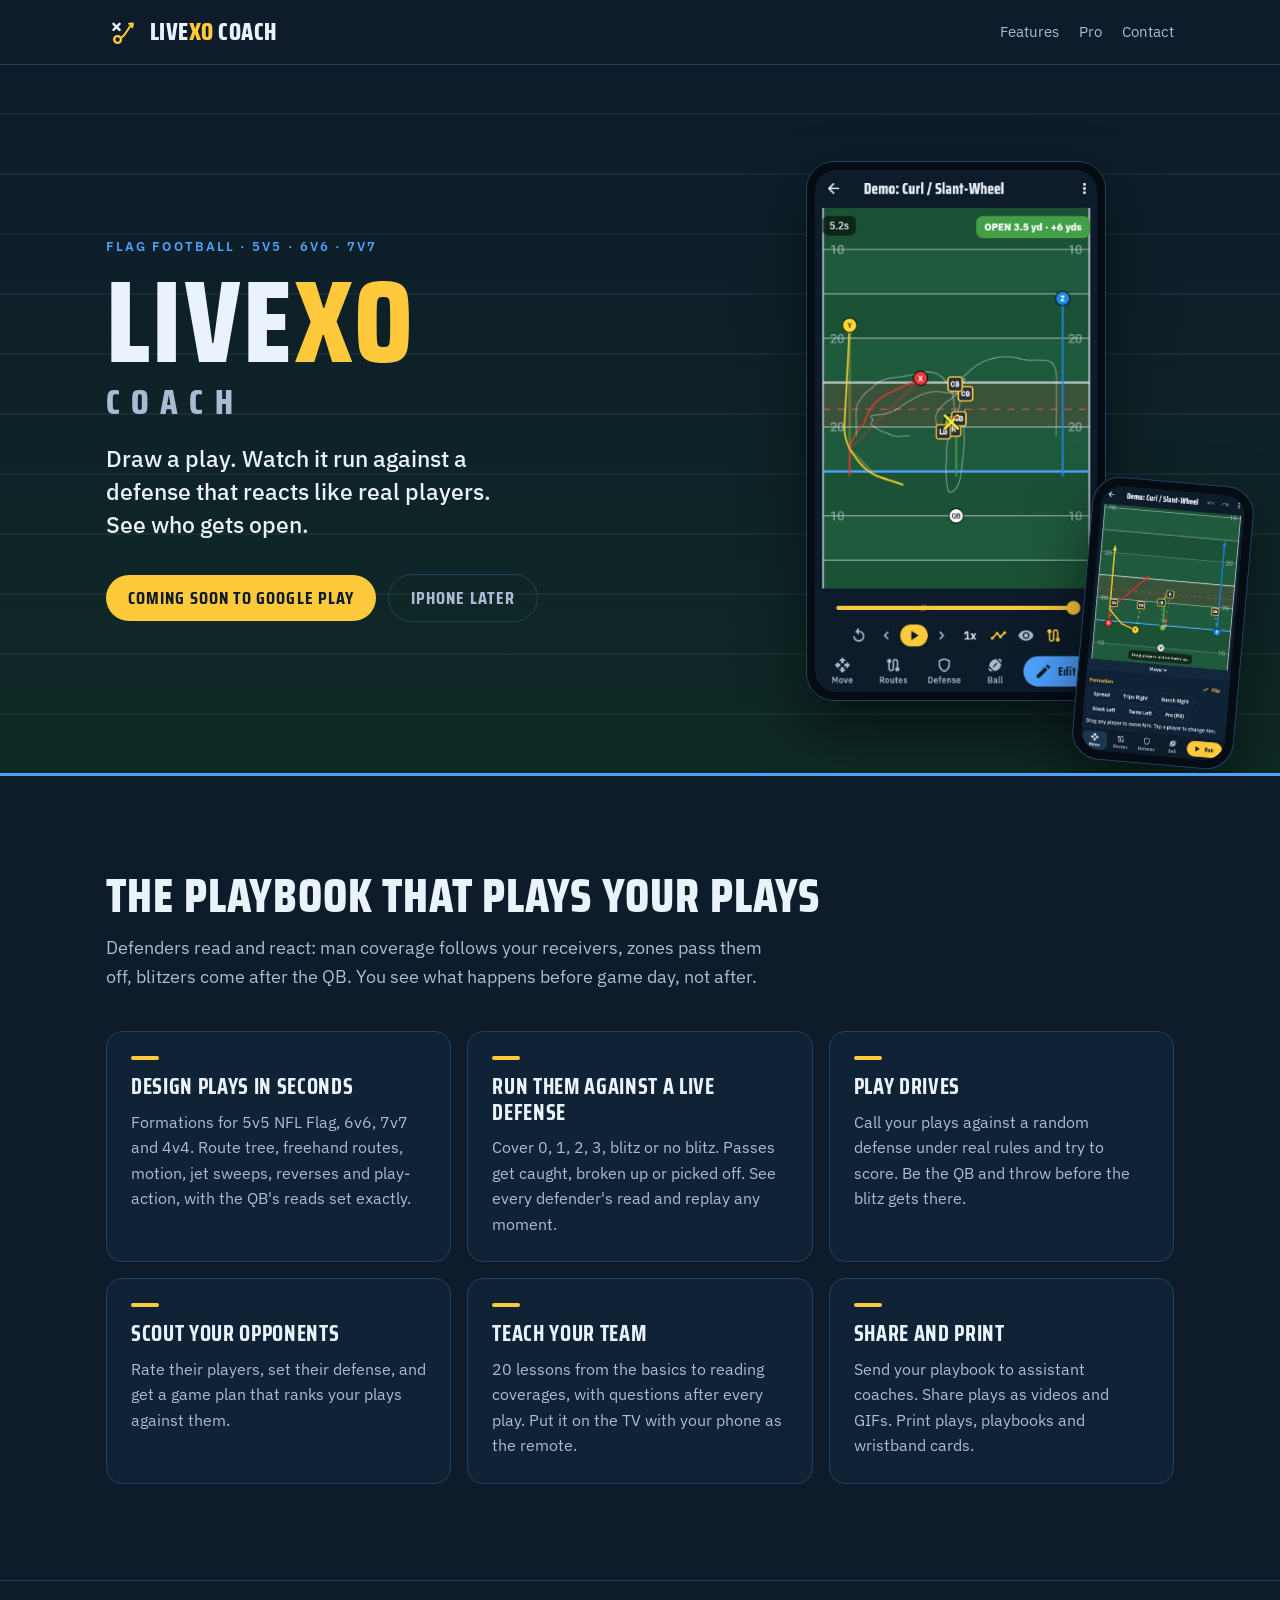
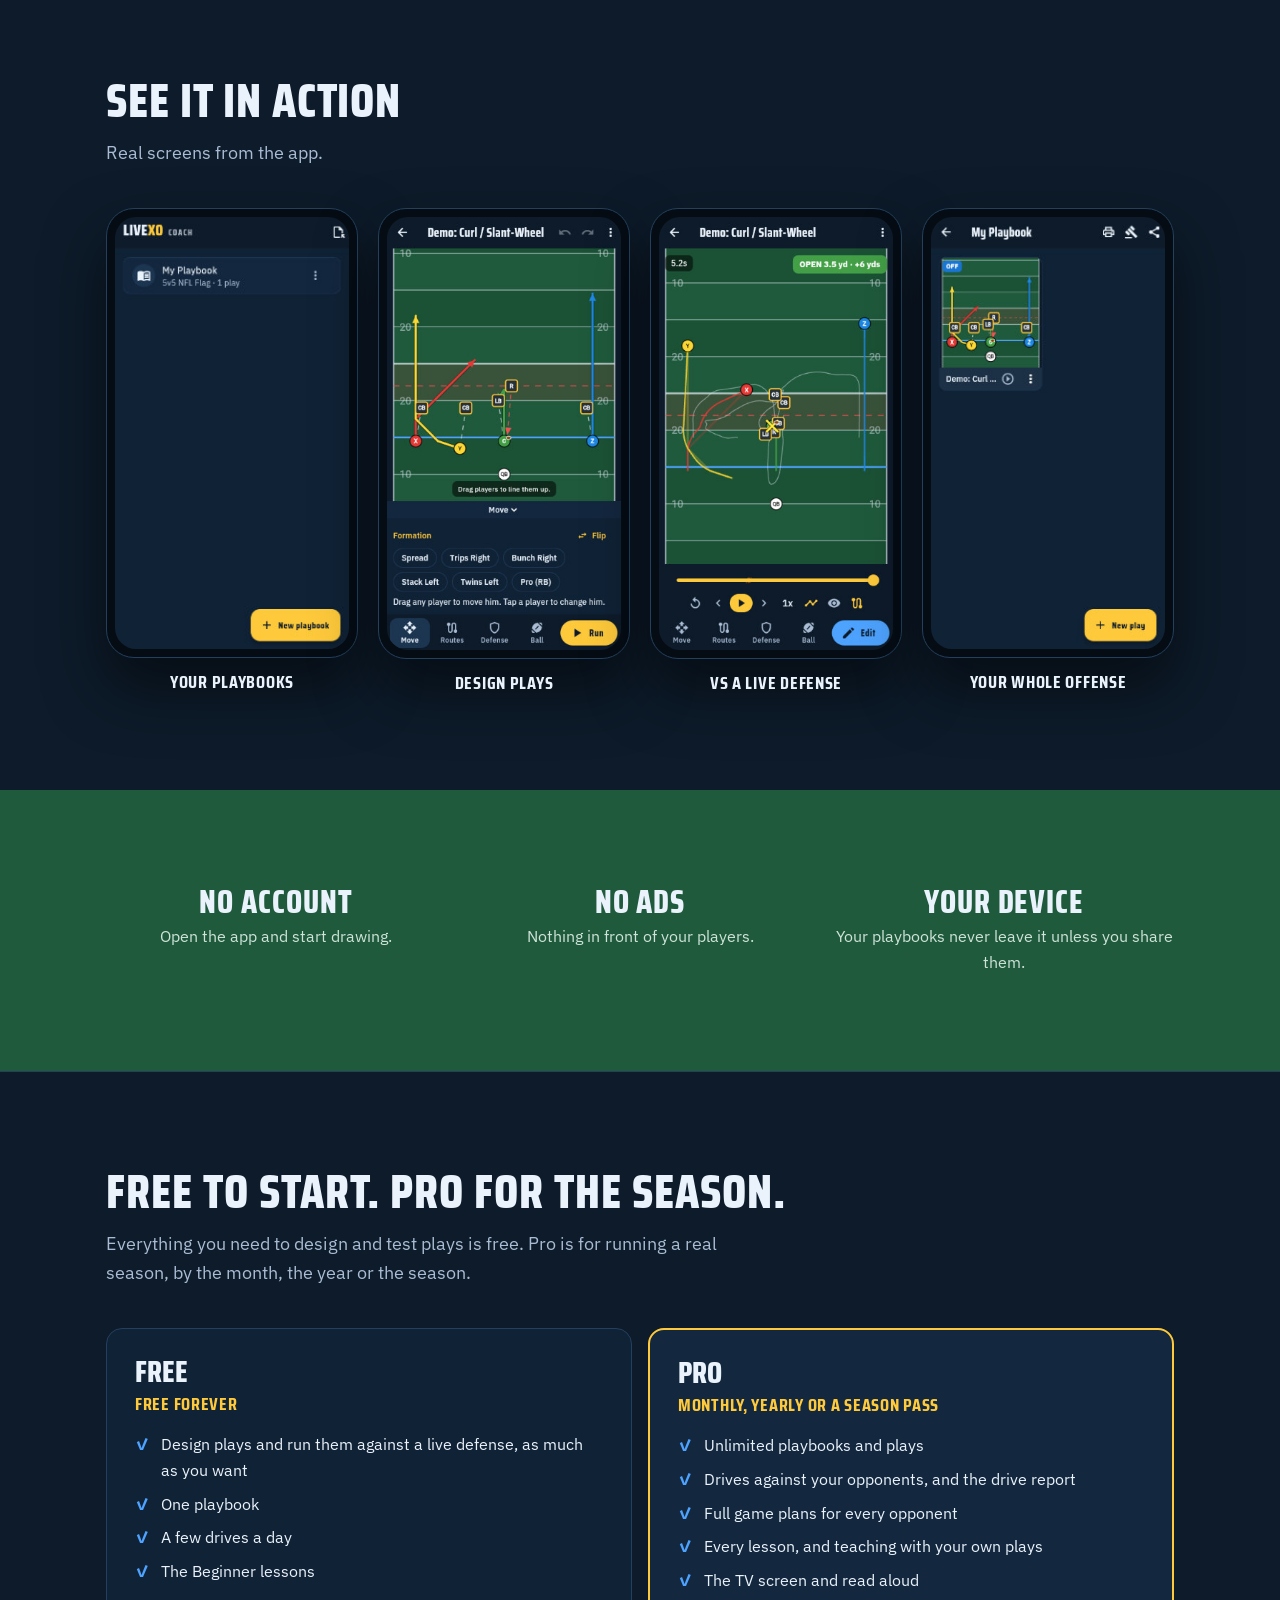
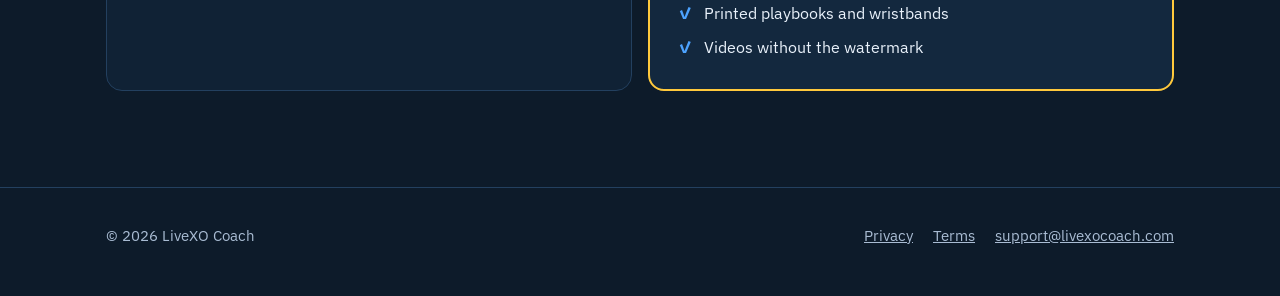
==== index.html @ af5d5d2b "LiveXO Coach website: home, privacy and terms Co-Authored-By: Claude Opus 5.5 <noreply@anthropic.com" ====
<!doctype html>
<html lang="en">
<head>
<meta charset="utf-8">
<meta name="viewport" content="width=device-width, initial-scale=1">
<title>LiveXO Coach: Flag Football Plays vs a Live Defense</title>
<meta name="description" content="Design flag football plays and watch them run against a live, reacting defense. Playbooks, drives, scouting, lessons and wristbands for coaches.">
<meta property="og:title" content="LiveXO Coach">
<meta property="og:description" content="Draw a play. Watch it run against a defense that reacts like real players. See who gets open.">
<meta property="og:image" content="https://www.livexocoach.com/img/playback.jpg">
<meta name="theme-color" content="#0D1B2A">
<link rel="icon" href="img/icon.svg" type="image/svg+xml">
<link rel="preconnect" href="https://fonts.googleapis.com">
<link rel="preconnect" href="https://fonts.gstatic.com" crossorigin>
<link rel="stylesheet" href="https://fonts.googleapis.com/css2?family=Saira+Condensed:wght@700;800&family=IBM+Plex+Sans:wght@400;500;600&display=swap">
<link rel="stylesheet" href="style.css">
</head>
<body>
<header class="top">
  <div class="wrap">
    <a class="brand" href="./"><img src="img/icon.svg" alt=""><span>LIVE<b>XO</b> COACH</span></a>
    <nav><a href="#features">Features</a><a href="#pro">Pro</a><a href="mailto:support@livexocoach.com">Contact</a></nav>
  </div>
</header>

<main>
  <div class="hero">
    <div class="wrap">
      <div>
        <p class="eyebrow">Flag football · 5v5 · 6v6 · 7v7</p>
        <h1 class="wordmark">LIVE<b>XO</b><small>COACH</small></h1>
        <p class="lede">Draw a play. Watch it run against a defense that reacts like real players. See who gets open.</p>
        <div class="cta">
          <span class="pill solid">Coming soon to Google Play</span>
          <span class="pill ghost">iPhone later</span>
        </div>
      </div>
      <div class="hero-shot">
        <div class="phone"><img src="img/playback.jpg" alt="A play running against a live defense, with an OPEN result badge" width="327" height="605"></div>
        <div class="phone"><img src="img/editor.jpg" alt="The play editor with routes and formations" width="327" height="605" loading="lazy"></div>
      </div>
    </div>
  </div>

  <section id="features">
    <div class="wrap">
      <h2>The playbook that plays your plays</h2>
      <p class="sub">Defenders read and react: man coverage follows your receivers, zones pass them off, blitzers come after the QB. You see what happens before game day, not after.</p>
      <div class="features">
        <div class="card"><h3>Design plays in seconds</h3><p>Formations for 5v5 NFL Flag, 6v6, 7v7 and 4v4. Route tree, freehand routes, motion, jet sweeps, reverses and play-action, with the QB's reads set exactly.</p></div>
        <div class="card"><h3>Run them against a live defense</h3><p>Cover 0, 1, 2, 3, blitz or no blitz. Passes get caught, broken up or picked off. See every defender's read and replay any moment.</p></div>
        <div class="card"><h3>Play drives</h3><p>Call your plays against a random defense under real rules and try to score. Be the QB and throw before the blitz gets there.</p></div>
        <div class="card"><h3>Scout your opponents</h3><p>Rate their players, set their defense, and get a game plan that ranks your plays against them.</p></div>
        <div class="card"><h3>Teach your team</h3><p>20 lessons from the basics to reading coverages, with questions after every play. Put it on the TV with your phone as the remote.</p></div>
        <div class="card"><h3>Share and print</h3><p>Send your playbook to assistant coaches. Share plays as videos and GIFs. Print plays, playbooks and wristband cards.</p></div>
      </div>
    </div>
  </section>

  <section>
    <div class="wrap">
      <h2>See it in action</h2>
      <p class="sub">Real screens from the app.</p>
      <div class="shots">
        <figure><div class="phone"><img src="img/home.jpg" alt="Home screen with a playbook" width="327" height="605" loading="lazy"></div><figcaption>Your playbooks</figcaption></figure>
        <figure><div class="phone"><img src="img/editor.jpg" alt="Play editor with routes" width="327" height="605" loading="lazy"></div><figcaption>Design plays</figcaption></figure>
        <figure><div class="phone"><img src="img/playback.jpg" alt="A play running against a live defense" width="327" height="605" loading="lazy"></div><figcaption>Vs a live defense</figcaption></figure>
        <figure><div class="phone"><img src="img/playbook.jpg" alt="Playbook grid of play cards" width="245" height="453" loading="lazy"></div><figcaption>Your whole offense</figcaption></figure>
      </div>
    </div>
  </section>

  <section class="promise">
    <div class="wrap">
      <div><strong>No account</strong><span>Open the app and start drawing.</span></div>
      <div><strong>No ads</strong><span>Nothing in front of your players.</span></div>
      <div><strong>Your device</strong><span>Your playbooks never leave it unless you share them.</span></div>
    </div>
  </section>

  <section id="pro">
    <div class="wrap">
      <h2>Free to start. Pro for the season.</h2>
      <p class="sub">Everything you need to design and test plays is free. Pro is for running a real season, by the month, the year or the season.</p>
      <div class="split">
        <div class="plan">
          <h3>Free</h3>
          <p class="price">Free forever</p>
          <ul>
            <li>Design plays and run them against a live defense, as much as you want</li>
            <li>One playbook</li>
            <li>A few drives a day</li>
            <li>The Beginner lessons</li>
          </ul>
        </div>
        <div class="plan pro">
          <h3>Pro</h3>
          <p class="price">Monthly, yearly or a season pass</p>
          <ul>
            <li>Unlimited playbooks and plays</li>
            <li>Drives against your opponents, and the drive report</li>
            <li>Full game plans for every opponent</li>
            <li>Every lesson, and teaching with your own plays</li>
            <li>The TV screen and read aloud</li>
            <li>Printed playbooks and wristbands</li>
            <li>Videos without the watermark</li>
          </ul>
        </div>
      </div>
    </div>
  </section>
</main>

<footer>
  <div class="wrap">
    <span>© 2026 LiveXO Coach</span>
    <nav><a href="privacy/">Privacy</a><a href="terms/">Terms</a><a href="mailto:support@livexocoach.com">support@livexocoach.com</a></nav>
  </div>
</footer>
</body>
</html>
---- style.css ----
/* LiveXO Coach website: the app's film-room navy, signal yellow and turf. */
:root {
  color-scheme: dark;
  --navy: #0D1B2A;
  --navy2: #102235;
  --navy3: #13283E;
  --line: #23405F;
  --signal: #FFC93C;
  --sky: #4DA3FF;
  --turf: #1F5A3C;
  --ice: #EAF2FB;
  --mute: #A9BCD3;
  --display: "Saira Condensed", "Arial Narrow", sans-serif;
  --sans: "IBM Plex Sans", system-ui, sans-serif;
}

* { box-sizing: border-box; }
html { -webkit-text-size-adjust: 100%; }
body {
  margin: 0;
  background: var(--navy);
  color: var(--ice);
  font: 16px/1.6 var(--sans);
}
a { color: var(--sky); }
a:hover { color: var(--signal); }
img { max-width: 100%; height: auto; display: block; }
.wrap { max-width: 1100px; margin: 0 auto; padding: 0 16px; }

/* top bar */
.top { border-bottom: 1px solid var(--line); }
.top .wrap { display: flex; align-items: center; justify-content: space-between; gap: 16px; height: 64px; }
.brand { display: flex; align-items: center; gap: 10px; text-decoration: none; color: var(--ice); }
.brand img { width: 34px; height: 34px; }
.brand span { font: 800 24px/1 var(--display); letter-spacing: .02em; }
.brand b, .wordmark b { color: var(--signal); font-weight: inherit; }
.top nav { display: flex; gap: 20px; font-size: 15px; }
.top nav a { color: var(--mute); text-decoration: none; }
.top nav a:hover, .top nav a[aria-current] { color: var(--ice); }

/* hero */
.hero {
  padding: clamp(48px, 8vw, 96px) 0 clamp(40px, 6vw, 72px);
  background:
    repeating-linear-gradient(0deg, transparent 0 58px, rgba(234,242,251,.05) 58px 60px),
    linear-gradient(180deg, var(--navy) 0%, #0F2A26 100%);
  border-bottom: 3px solid var(--sky);
  overflow: hidden;
}
.hero .wrap { display: grid; grid-template-columns: 1.15fr .85fr; gap: 40px; align-items: center; }
.eyebrow { font: 600 13px/1 var(--sans); letter-spacing: .16em; text-transform: uppercase; color: var(--sky); margin: 0 0 18px; }
.wordmark { font: 800 clamp(60px, 10vw, 116px)/.88 var(--display); letter-spacing: .02em; margin: 0; }
.wordmark small { display: block; font-size: .3em; letter-spacing: .32em; color: var(--mute); margin-top: .4em; }
.lede { font: 500 clamp(19px, 2.2vw, 23px)/1.45 var(--sans); margin: 24px 0 0; max-width: 30ch; }
.cta { display: flex; flex-wrap: wrap; gap: 12px; margin-top: 32px; align-items: center; }
.pill {
  display: inline-flex; align-items: center; gap: 8px;
  font: 700 18px/1 var(--display); letter-spacing: .06em; text-transform: uppercase;
  padding: 14px 22px; border-radius: 999px; text-decoration: none;
}
.pill.solid { background: var(--signal); color: var(--navy); }
.pill.ghost { border: 1.5px solid var(--line); color: var(--mute); }
.hero-shot { justify-self: center; position: relative; }
.hero-shot .phone { width: min(300px, 70vw); }
.hero-shot .phone + .phone {
  position: absolute; width: 54%; right: -46%; bottom: -12%;
  transform: rotate(5deg);
}

/* phone frame */
.phone {
  border-radius: 28px; padding: 8px; background: #050C14;
  border: 1px solid var(--line);
  box-shadow: 0 30px 60px rgba(0,0,0,.5);
}
.phone img { border-radius: 21px; width: 100%; }

/* sections */
section { padding: clamp(56px, 8vw, 96px) 0; }
section + section { border-top: 1px solid var(--line); }
h2 { font: 800 clamp(34px, 5vw, 48px)/1 var(--display); letter-spacing: .02em; text-transform: uppercase; margin: 0 0 14px; }
.sub { color: var(--mute); max-width: 60ch; margin: 0; font-size: 18px; }

.features { display: grid; grid-template-columns: repeat(auto-fit, minmax(300px, 1fr)); gap: 16px; margin-top: 40px; }
.card { background: var(--navy2); border: 1px solid var(--line); border-radius: 16px; padding: 24px; }
.card h3 { font: 700 22px/1.15 var(--display); letter-spacing: .03em; text-transform: uppercase; margin: 0 0 10px; }
.card h3::before { content: ""; display: block; width: 28px; height: 4px; border-radius: 2px; background: var(--signal); margin-bottom: 14px; }
.card p { margin: 0; color: var(--mute); }

.shots { display: grid; grid-template-columns: repeat(4, 1fr); gap: 20px; margin-top: 40px; }
.shots figure { margin: 0; }
.shots figcaption { margin-top: 14px; font: 700 18px/1.2 var(--display); letter-spacing: .04em; text-transform: uppercase; text-align: center; }

.split { display: grid; grid-template-columns: 1fr 1fr; gap: 16px; margin-top: 40px; }
.plan { border-radius: 16px; padding: 28px; border: 1px solid var(--line); background: var(--navy2); }
.plan.pro { border: 2px solid var(--signal); background: var(--navy3); }
.plan h3 { font: 800 30px/1 var(--display); text-transform: uppercase; margin: 0 0 6px; }
.plan .price { color: var(--signal); font: 700 18px/1.3 var(--display); letter-spacing: .04em; text-transform: uppercase; margin: 0 0 16px; }
.plan ul { margin: 0; padding: 0; list-style: none; display: grid; gap: 8px; }
.plan li { padding-left: 26px; position: relative; }
.plan li::before { content: "✓"; position: absolute; left: 0; color: var(--sky); font-weight: 700; }

.promise { background: var(--turf); border-top: 0 !important; }
.promise .wrap { display: grid; grid-template-columns: repeat(auto-fit, minmax(220px, 1fr)); gap: 24px; text-align: center; }
.promise strong { display: block; font: 800 32px/1 var(--display); text-transform: uppercase; letter-spacing: .03em; margin-bottom: 6px; }
.promise span { color: #CFE3D8; }

/* legal pages */
.doc { max-width: 760px; padding-top: 48px; padding-bottom: 80px; }
.doc h1 { font: 800 clamp(44px, 7vw, 64px)/1 var(--display); text-transform: uppercase; letter-spacing: .02em; margin: 0 0 8px; }
.doc h2 { font-size: 26px; margin: 40px 0 10px; color: var(--signal); }
.doc p, .doc li { color: #D3E0EE; }
.doc .updated { color: var(--mute); margin: 0 0 28px; }
.doc ul { padding-left: 22px; }
.doc li { margin: 6px 0; }
.doc b { color: var(--ice); }

/* footer */
footer { border-top: 1px solid var(--line); padding: 36px 0 48px; color: var(--mute); font-size: 15px; }
footer .wrap { display: flex; flex-wrap: wrap; justify-content: space-between; gap: 16px; }
footer nav { display: flex; flex-wrap: wrap; gap: 20px; }
footer a { color: var(--mute); }

@media (max-width: 860px) {
  .hero .wrap { grid-template-columns: 1fr; }
  .hero-shot { margin-top: 12px; margin-right: 30%; }
  .hero-shot .phone { width: min(260px, 58vw); }
  .shots { grid-template-columns: repeat(2, 1fr); }
  .split { grid-template-columns: 1fr; }
}
@media (max-width: 480px) {
  .top nav { gap: 14px; font-size: 14px; }
  .shots { gap: 14px; }
  .shots figcaption { font-size: 15px; }
}
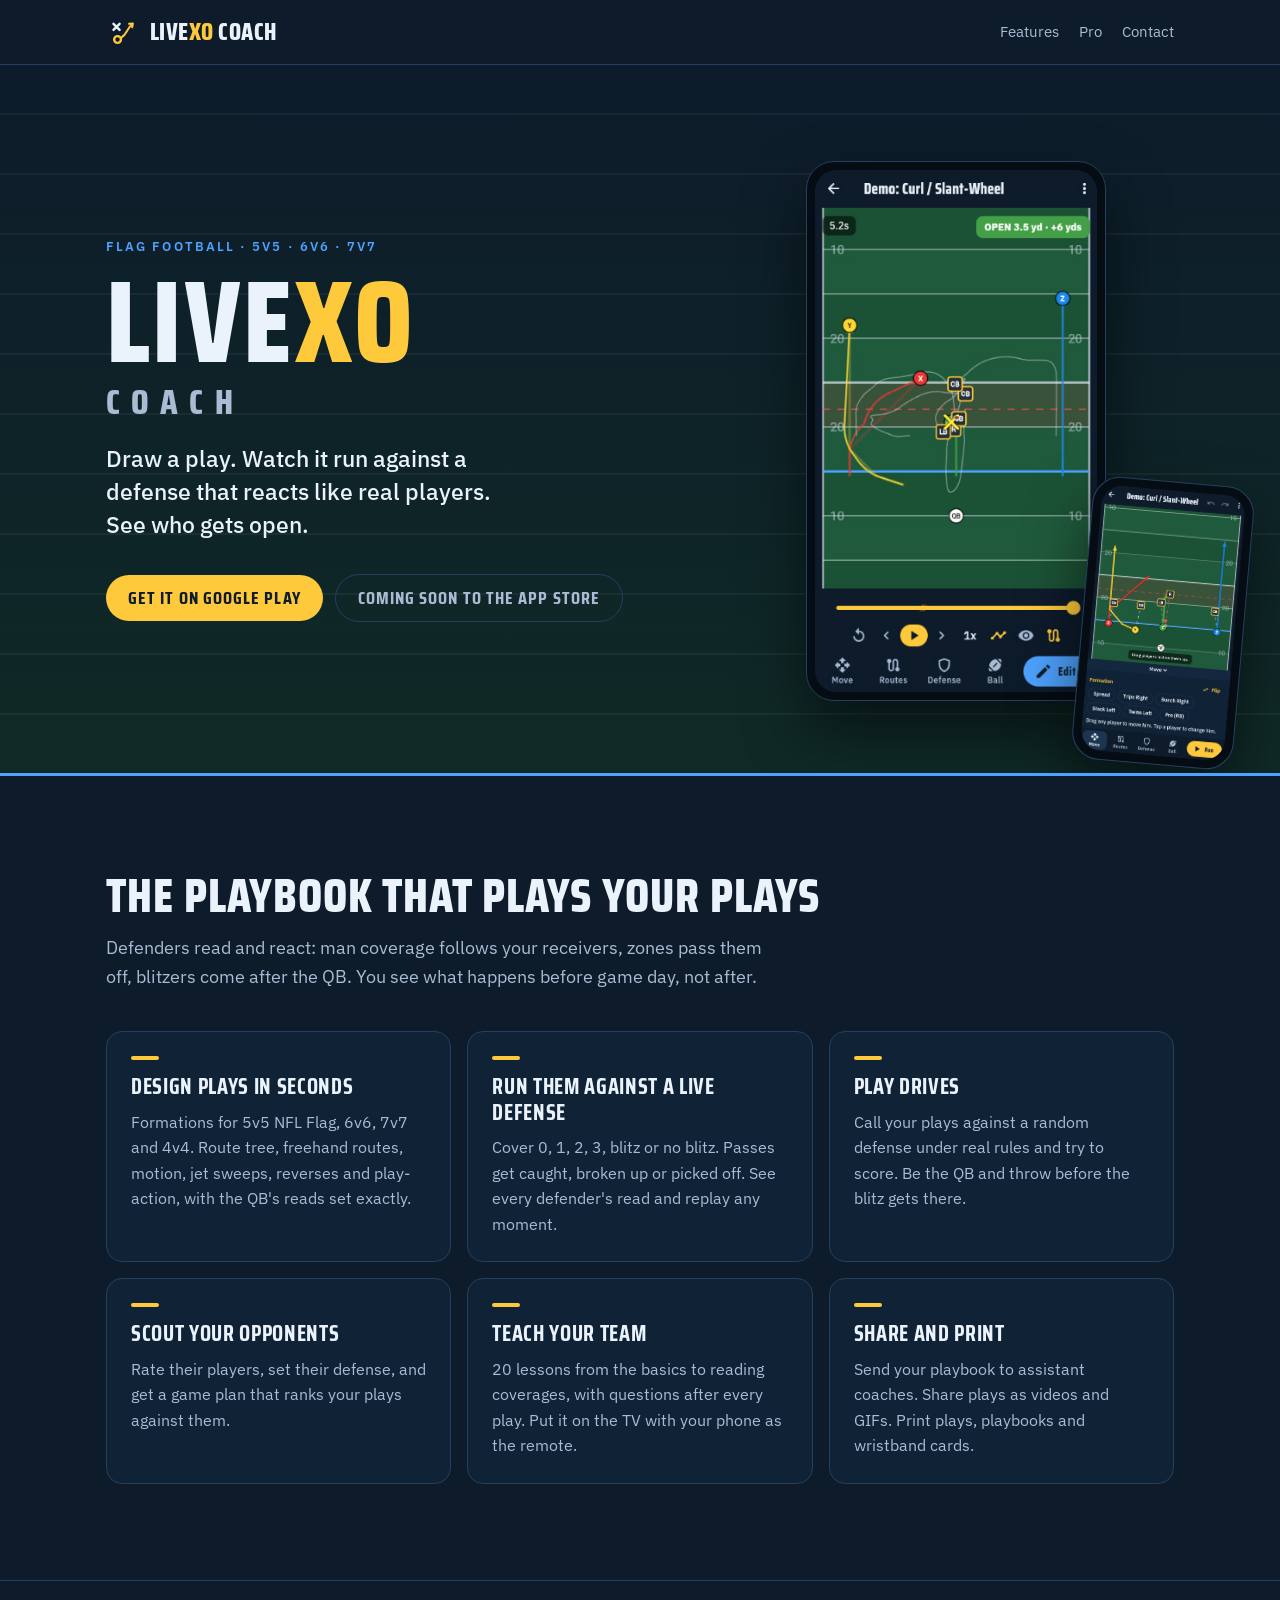
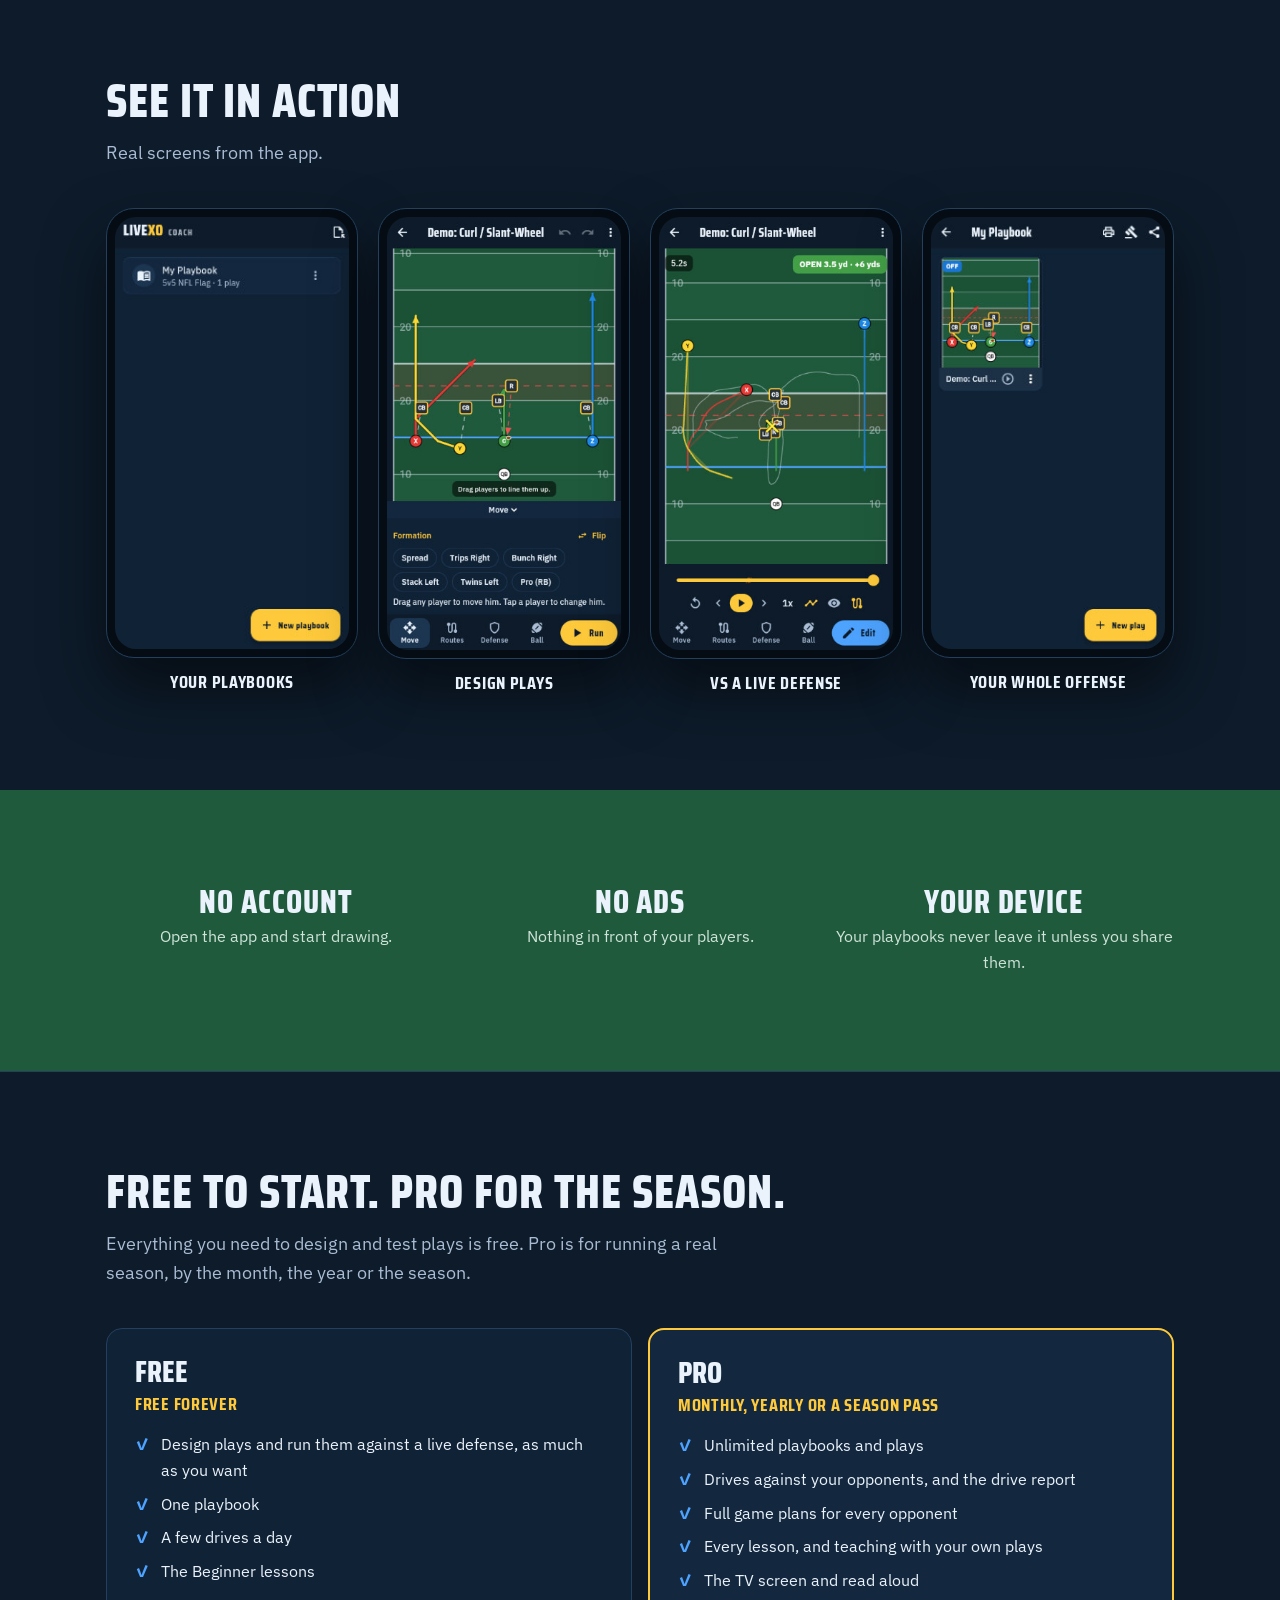
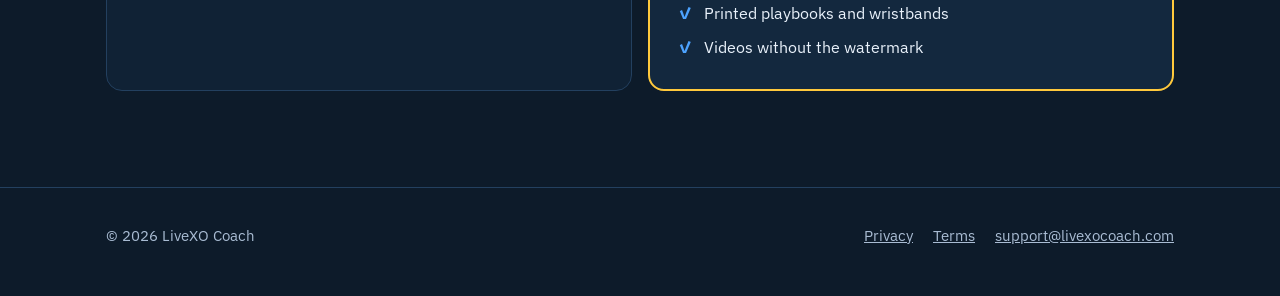
==== commit 77c498d4: "Home: link to Google Play; App Store coming soon Co-Authored-By: Claude Opus 5.5 <noreply@anthropic." ====
--- a/index.html
+++ b/index.html
@@ -31,8 +31,8 @@
         <h1 class="wordmark">LIVE<b>XO</b><small>COACH</small></h1>
         <p class="lede">Draw a play. Watch it run against a defense that reacts like real players. See who gets open.</p>
         <div class="cta">
-          <span class="pill solid">Coming soon to Google Play</span>
-          <span class="pill ghost">iPhone later</span>
+          <a class="pill solid" href="https://play.google.com/store/apps/details?id=com.livexocoach.app">Get it on Google Play</a>
+          <span class="pill ghost">Coming soon to the App Store</span>
         </div>
       </div>
       <div class="hero-shot">
--- a/style.css
+++ b/style.css
@@ -59,6 +59,7 @@
   padding: 14px 22px; border-radius: 999px; text-decoration: none;
 }
 .pill.solid { background: var(--signal); color: var(--navy); }
+a.pill.solid:hover { background: var(--ice); color: var(--navy); }
 .pill.ghost { border: 1.5px solid var(--line); color: var(--mute); }
 .hero-shot { justify-self: center; position: relative; }
 .hero-shot .phone { width: min(300px, 70vw); }
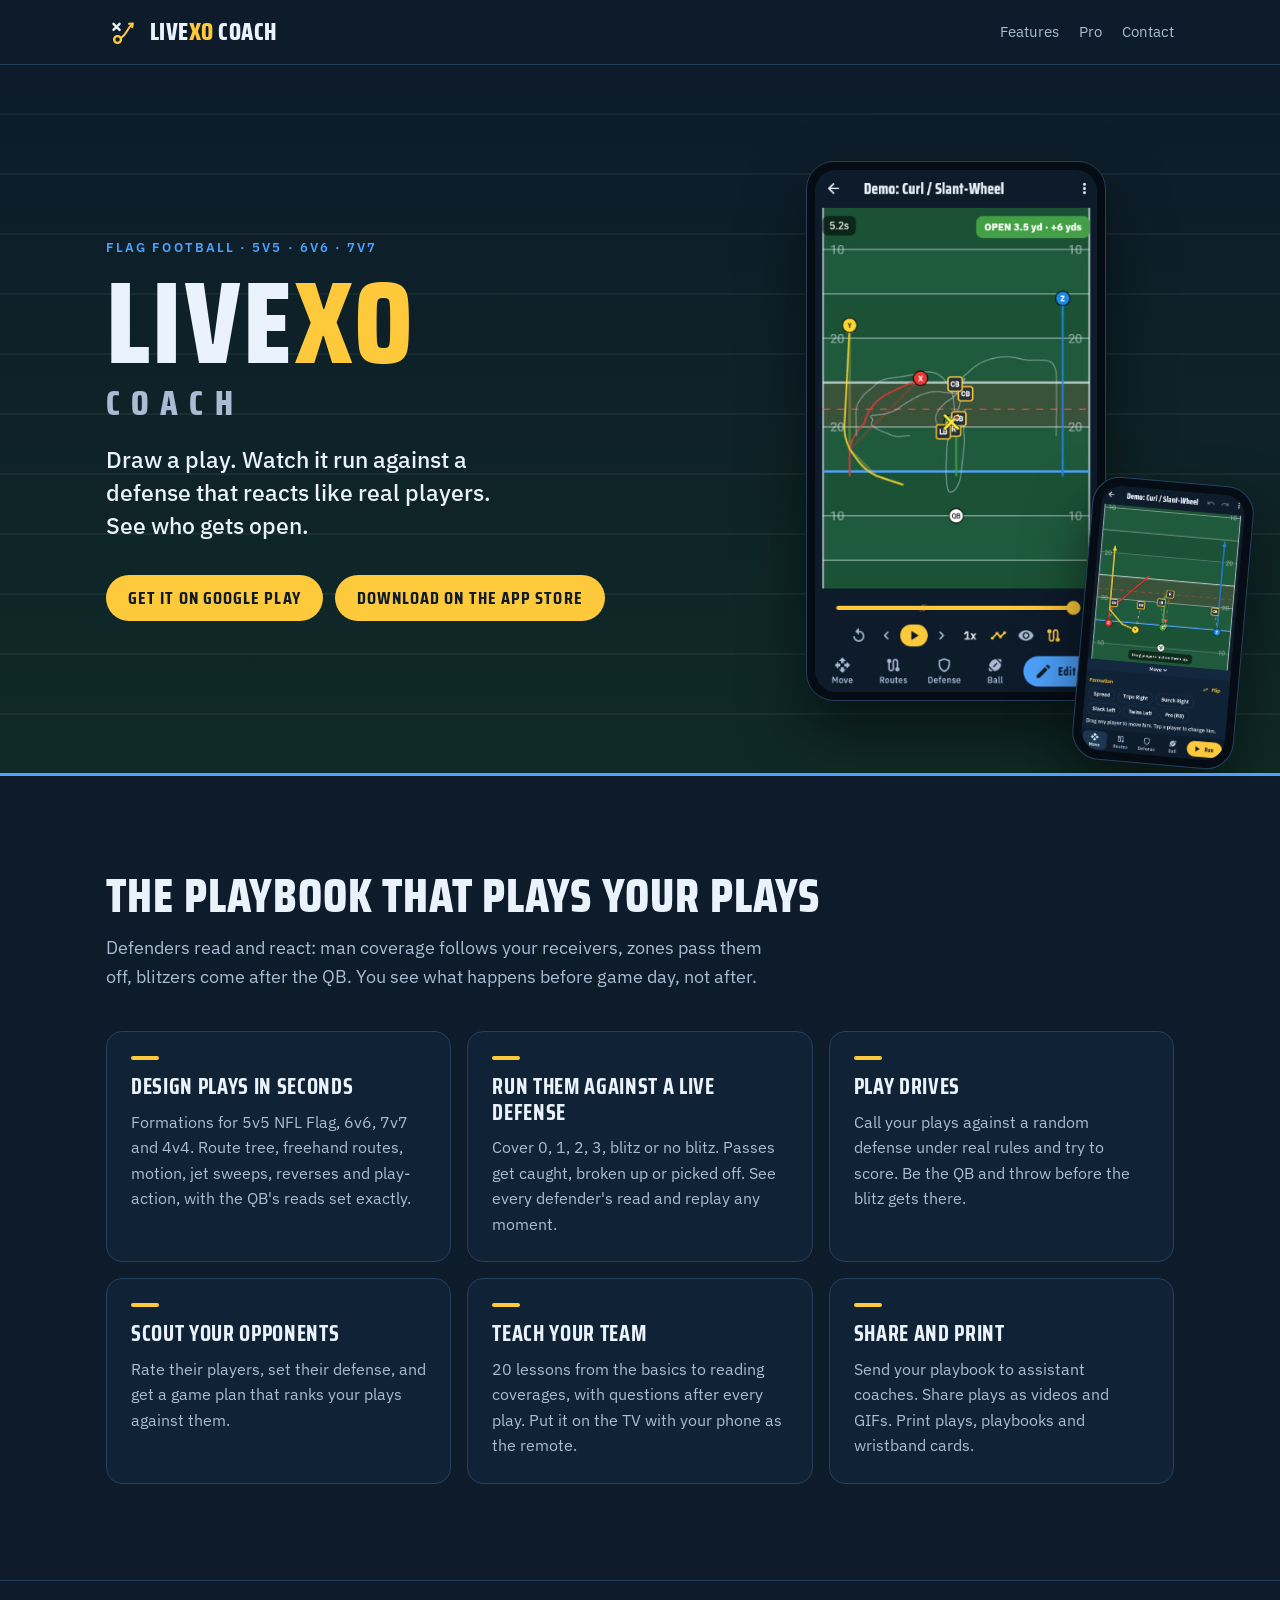
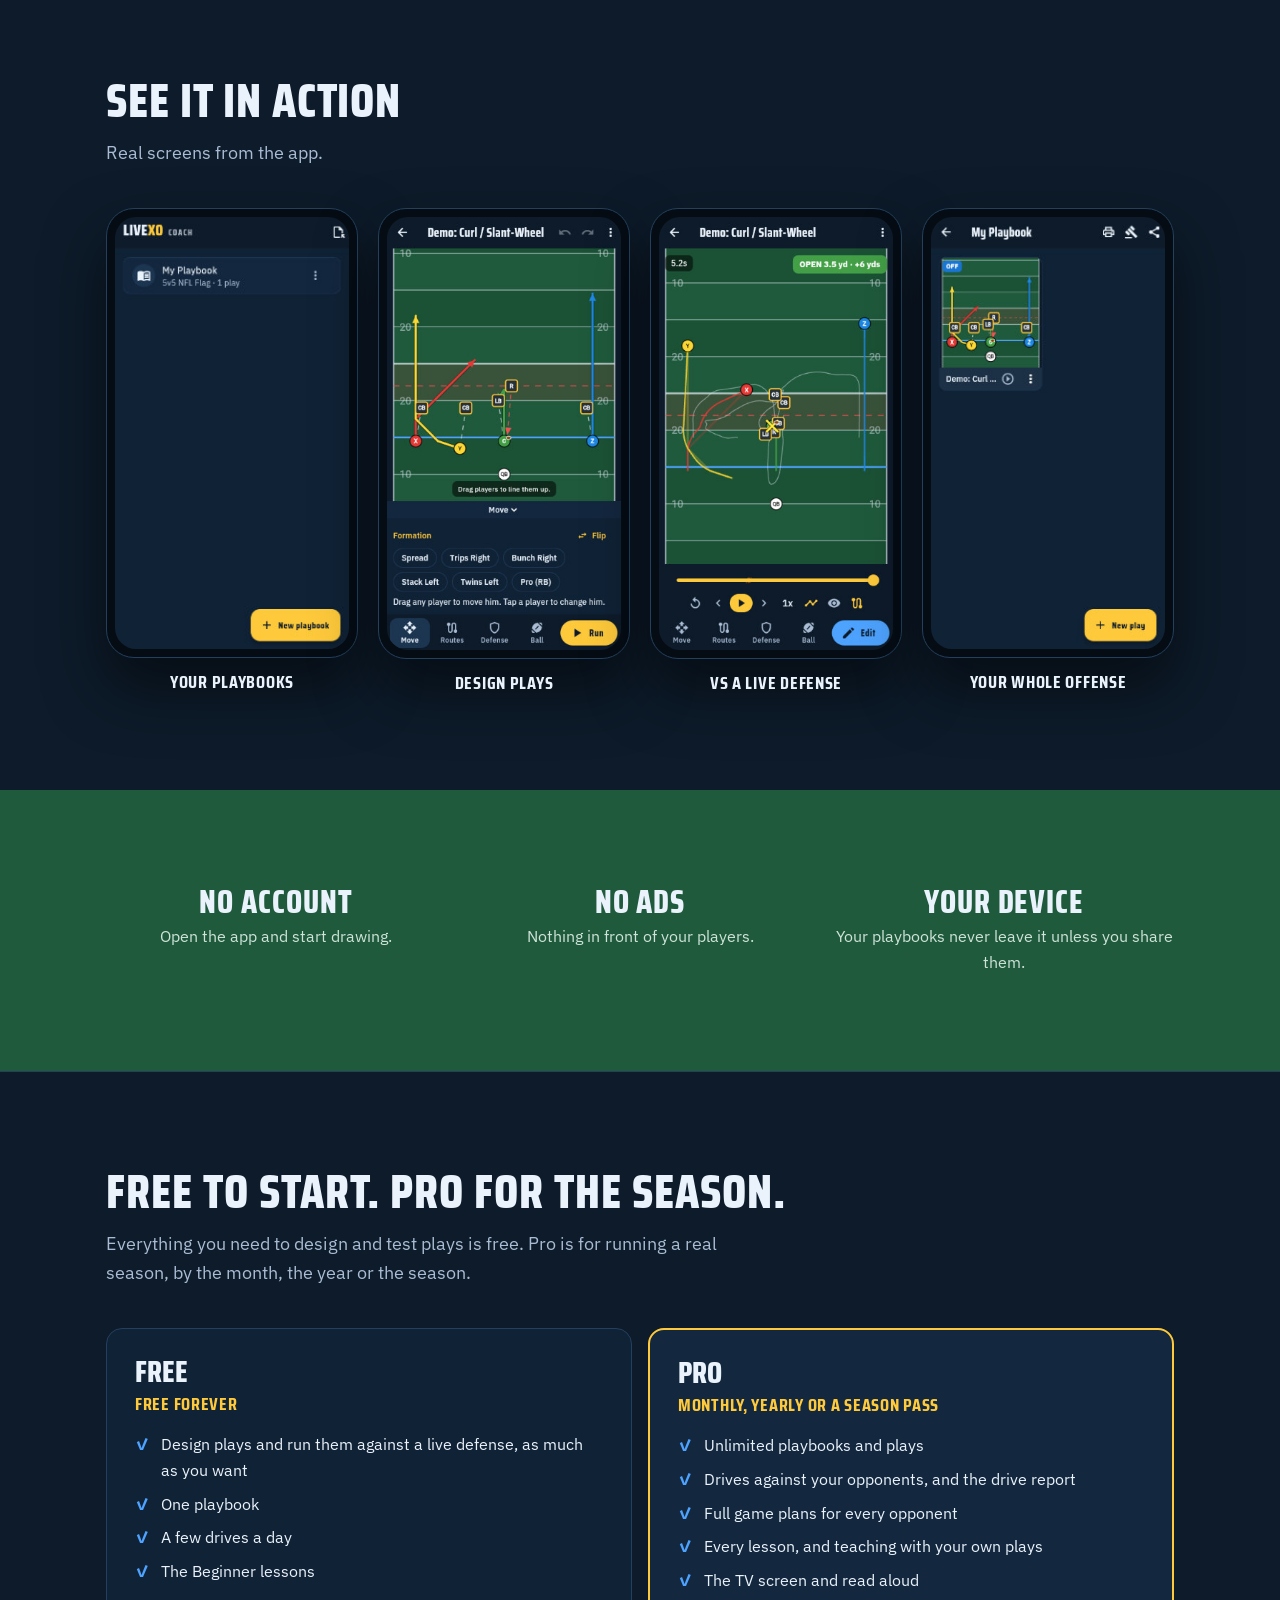
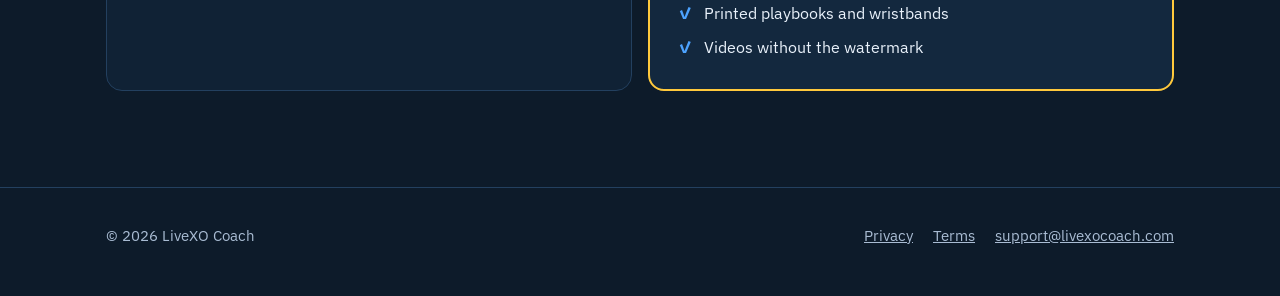
==== commit 618a0f21: "Home: link to the App Store Co-Authored-By: Claude Opus 5.5 <noreply@anthropic.com>" ====
--- a/index.html
+++ b/index.html
@@ -32,7 +32,7 @@
         <p class="lede">Draw a play. Watch it run against a defense that reacts like real players. See who gets open.</p>
         <div class="cta">
           <a class="pill solid" href="https://play.google.com/store/apps/details?id=com.livexocoach.app">Get it on Google Play</a>
-          <span class="pill ghost">Coming soon to the App Store</span>
+          <a class="pill solid" href="https://apps.apple.com/app/id6827227109">Download on the App Store</a>
         </div>
       </div>
       <div class="hero-shot">
